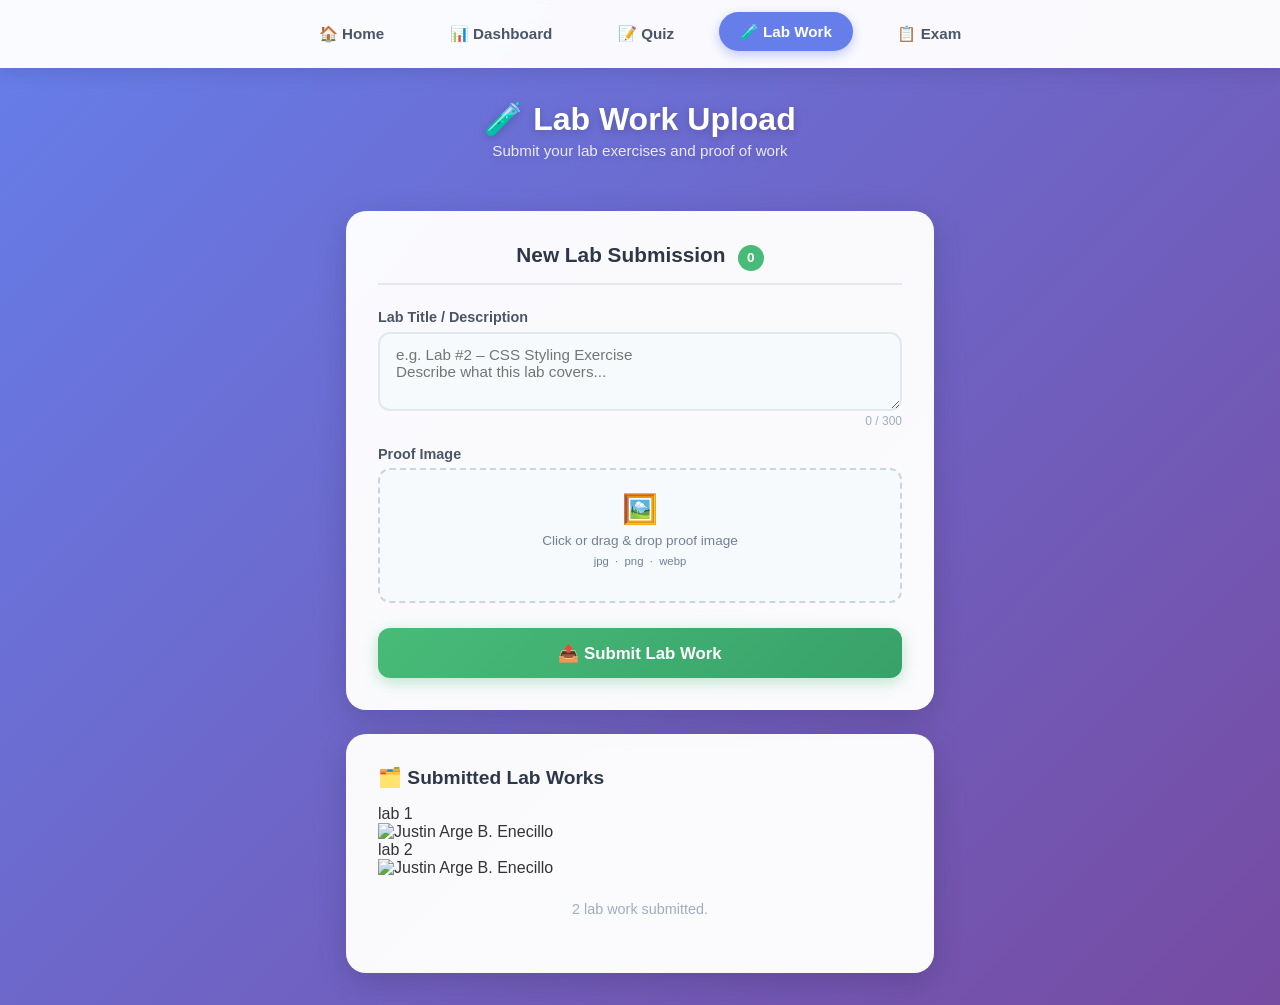
==== lab.html @ 31a08c63 "Add files via upload" ====
<!DOCTYPE html>
<html lang="en">
<head>
  <meta charset="UTF-8">
  <meta name="viewport" content="width=device-width, initial-scale=1.0">
  <title>Lab Work Upload - Portfolio</title>
  <link rel="stylesheet" href="style.css">
  <style>
    /* green accent for lab */
    .submit-btn.lab-btn {
      background: linear-gradient(135deg, #48bb78, #38a169);
      box-shadow: 0 4px 15px rgba(72,187,120,0.35);
    }
    .submit-btn.lab-btn:hover { box-shadow: 0 6px 20px rgba(72,187,120,0.5); }
    .counter-badge.lab  { background: #48bb78; }
    .sub-item.lab-item  { border-left-color: #48bb78; }
    .sub-badge.lab-badge{ background: #c6f6d5; color: #276749; }
  </style>
</head>
<body>

  <nav class="menu">
    <a href="index.html">🏠 Home</a>
    <a href="dashboard.html">📊 Dashboard</a>
    <a href="quiz.html">📝 Quiz</a>
    <a href="lab.html" class="active">🧪 Lab Work</a>
    <a href="exam.html">📋 Exam</a>
  </nav>

  <div class="page-title">
    <h1>🧪 Lab Work Upload</h1>
    <p>Submit your lab exercises and proof of work</p>
  </div>

  <div class="upload-wrapper">

    <div class="upload-card">
      <h2>New Lab Submission <span class="counter-badge lab" id="labCounter">0</span></h2>

      <div class="toast success" id="successToast"></div>
      <div class="toast error"   id="errorToast"></div>

      <div class="form-group">
        <label>Lab Title / Description</label>
        <textarea id="labTitle" rows="3" maxlength="300"
          placeholder="e.g. Lab #2 – CSS Styling Exercise&#10;Describe what this lab covers..."
          oninput="document.getElementById('charCount').textContent = this.value.length"></textarea>
        <div class="char-count"><span id="charCount">0</span> / 300</div>
      </div>

      <div class="form-group">
        <label>Proof Image </label>
        <div class="file-drop">
          <input type="file" id="labProof" accept="image/*"
                 onchange="previewProof('labProof','labProofImg','labProofWrap','labProofLabel')">
          <span class="drop-icon">🖼️</span>
          <span class="drop-label">Click or drag &amp; drop proof image<br>
            <small>jpg &nbsp;·&nbsp; png &nbsp;·&nbsp; webp</small>
          </span>
          <div class="file-chosen" id="labProofLabel"></div>
        </div>
        <div class="proof-preview" id="labProofWrap">
          <img id="labProofImg" src="" alt="Proof preview">
        </div>
      </div>

      <button class="submit-btn lab-btn" onclick="uploadLab()">📤 Submit Lab Work</button>
    </div>

    <div class="history-card">
      <h2>🗂️ Submitted Lab Works</h2>
      <div id="labHistory">
        <div class="pic-subtitle">lab 1</div>
          <img src="lab1.jpg" width="200" height="200" alt="Justin Arge B. Enecillo" id="lab1.jpg">
        </div>
        <div class="pic-subtitle">lab 2</div>
         <img src="lab1.jpg" width="200" height="200" alt="Justin Arge B. Enecillo" id="lab1.jpg">
        <div class="empty-note" id="emptyNote">2 lab work submitted.</div>
      </div>
    </div>

  </div>

  <script>
    // =============================================
    // LAB UPLOAD JAVASCRIPT
    // =============================================

    // Sample 4: Counter
    let labCount = parseInt(localStorage.getItem('portfolio_labCount') || '0');
    let submissions = JSON.parse(localStorage.getItem('portfolio_labItems') || '[]');
    document.getElementById('labCounter').textContent = labCount;
    renderHistory();

    // Sample 3: Change Text
    function showFileName(inputId, labelId) {
      let file = document.getElementById(inputId).files[0];
      if (file) {
        document.getElementById(labelId).textContent = '📎 ' + file.name;
        console.log('Sample 3: File selected —', file.name);
      }
    }

    function previewProof(inputId, imgId, wrapId, labelId) {
      let file = document.getElementById(inputId).files[0];
      if (!file) return;
      document.getElementById(labelId).textContent = '📎 ' + file.name;
      let reader = new FileReader();
      reader.onload = function (e) {
        document.getElementById(imgId).src = e.target.result;
        document.getElementById(wrapId).style.display = 'block';
      };
      reader.readAsDataURL(file);
    }

    // Sample 1 + 6: Alert + If Validation
    function uploadLab() {
      let title = document.getElementById('labTitle').value.trim();
      let file  = document.getElementById('labFile').files[0];
      let proof = document.getElementById('labProof').files[0];

      // Sample 6: If-else
      if (!title) { showToast('error', '❌ Please enter a lab title or description.'); return; }
      if (!file)  { showToast('error', '❌ Please upload the lab file.'); return; }
      if (!proof) { showToast('error', '❌ Proof image is required.'); return; }

      // Sample 4: increment
      labCount++;
      localStorage.setItem('portfolio_labCount', labCount);
      document.getElementById('labCounter').textContent = labCount;

      let shortTitle = title.length > 60 ? title.substring(0, 60) + '...' : title;
      let item = { title: shortTitle, file: file.name, date: new Date().toLocaleDateString() };
      submissions.push(item);
      localStorage.setItem('portfolio_labItems', JSON.stringify(submissions));

      showToast('success', '✅ Lab submitted! Total: ' + labCount);
      resetForm();
      renderHistory();
      console.log('Sample 1+4+6: Lab uploaded —', shortTitle);
    }

    // Sample 9: Loop
    function renderHistory() {
      let list = document.getElementById('labHistory');
      document.getElementById('emptyNote').style.display = submissions.length === 0 ? 'block' : 'none';
      document.querySelectorAll('.sub-item').forEach(function (el) { el.remove(); });

      for (let i = 0; i < submissions.length; i++) {
        let s = submissions[i];
        let item = document.createElement('div');
        item.className = 'sub-item lab-item';
        item.innerHTML =
          '<div>' +
            '<div class="sub-title">' + s.title + '</div>' +
            '<div class="sub-meta">📎 ' + s.file + ' &nbsp;·&nbsp; 🗓 ' + s.date + '</div>' +
          '</div>' +
          '<span class="sub-badge lab-badge">Submitted</span>';
        list.appendChild(item);
      }
    }

    function showToast(type, msg) {
      let el = document.getElementById(type === 'success' ? 'successToast' : 'errorToast');
      el.textContent = msg;
      el.style.display = 'block';
      setTimeout(function () { el.style.display = 'none'; }, 4000);
    }

    function resetForm() {
      document.getElementById('labTitle').value = '';
      document.getElementById('labFile').value  = '';
      document.getElementById('labProof').value = '';
      document.getElementById('labFileLabel').textContent  = '';
      document.getElementById('labProofLabel').textContent = '';
      document.getElementById('labProofWrap').style.display = 'none';
      document.getElementById('charCount').textContent = '0';
    }

    document.querySelectorAll('.file-drop').forEach(function (drop) {
      drop.addEventListener('dragover',  function (e) { e.preventDefault(); drop.classList.add('drag-over'); });
      drop.addEventListener('dragleave', function ()  { drop.classList.remove('drag-over'); });
      drop.addEventListener('drop',      function ()  { drop.classList.remove('drag-over'); });
    });

    console.log('🧪 Lab Upload Loaded!');
  </script>

</body>
</html>
---- style.css ----
/* ============================================================
   PORTFOLIO WEBSITE - style.css
   Justin Arge B. Enecillo | BSCS 1A
   ============================================================ */

* { margin:0; padding:0; box-sizing:border-box; }

body {
  font-family: Arial, Helvetica, sans-serif;
  background: linear-gradient(135deg, #667eea 0%, #764ba2 100%);
  color: #333;
  min-height: 100vh;
}

/* ── Navigation ── */
.menu {
  background: rgba(255,255,255,0.97);
  backdrop-filter: blur(10px);
  padding: 0.9rem 2rem;
  display: flex;
  justify-content: center;
  gap: 1.5rem;
  position: sticky;
  top: 0;
  z-index: 100;
  box-shadow: 0 2px 20px rgba(0,0,0,0.12);
}

.menu a {
  color: #4a5568;
  text-decoration: none;
  padding: 0.65rem 1.3rem;
  border-radius: 25px;
  font-weight: bold;
  font-size: 0.95rem;
  transition: all 0.3s;
}

.menu a:hover, .menu a.active {
  background: #667eea;
  color: white;
  transform: translateY(-2px);
  box-shadow: 0 4px 12px rgba(102,126,234,0.4);
}

/* ── HOME PAGE ── */
.home-wrapper {
  max-width: 750px;
  margin: 2rem auto;
  padding: 0 1rem;
}

/* Visit bar */
.visit-bar {
  display: flex;
  justify-content: space-between;
  align-items: center;
  background: rgba(255,255,255,0.9);
  border-radius: 12px;
  padding: 0.6rem 1.2rem;
  margin-bottom: 1.5rem;
  font-size: 0.9rem;
  color: #555;
  box-shadow: 0 2px 10px rgba(0,0,0,0.08);
}

.reset-btn {
  background: #667eea;
  color: white;
  border: none;
  padding: 0.4rem 1rem;
  border-radius: 20px;
  font-size: 0.82rem;
  font-weight: bold;
  cursor: pointer;
  transition: all 0.3s;
}
.reset-btn:hover { background: #5a67d8; transform: translateY(-1px); }

/* Profile card */
.main-card {
  background: white;
  border-radius: 20px;
  box-shadow: 0 8px 30px rgba(0,0,0,0.15);
  overflow: hidden;
  margin-bottom: 1.5rem;
}

.card-top {
  background: linear-gradient(135deg, #667eea, #764ba2);
  padding: 2.5rem 1rem;
  display: flex;
  flex-direction: column;
  align-items: center;
}

.circle-pic {
  width: 160px;
  height: 160px;
  border-radius: 50%;
  border: 5px solid white;
  overflow: hidden;
  box-shadow: 0 4px 20px rgba(0,0,0,0.25);
  margin-bottom: 1rem;
}

.circle-pic img {
  width: 100%;
  height: 100%;
  object-fit: cover;
  object-position: center top;
  display: block;
}

.card-top h2 {
  color: white;
  font-size: 1.5rem;
  margin-bottom: 0.4rem;
  text-align: center;
}

.card-top-tags {
  display: flex;
  gap: 0.5rem;
  flex-wrap: wrap;
  justify-content: center;
  margin-top: 0.3rem;
}

.tag {
  background: rgba(255,255,255,0.2);
  color: white;
  border: 1px solid rgba(255,255,255,0.4);
  border-radius: 20px;
  padding: 0.2rem 0.75rem;
  font-size: 0.78rem;
  font-weight: bold;
}

.card-body {
  padding: 1.5rem 2rem;
  border-bottom: 1px solid #eee;
}

.card-body p {
  font-size: 1rem;
  color: #444;
  margin-bottom: 0.5rem;
  line-height: 1.5;
}

.card-body span { color: #667eea; font-weight: bold; }

.edit-btn {
  margin-top: 0.8rem;
  background: linear-gradient(135deg, #667eea, #764ba2);
  color: white;
  border: none;
  padding: 0.55rem 1.3rem;
  border-radius: 20px;
  font-size: 0.88rem;
  font-weight: bold;
  cursor: pointer;
  transition: all 0.3s;
}
.edit-btn:hover { transform: translateY(-2px); box-shadow: 0 4px 12px rgba(102,126,234,0.4); }

/* About / VM sections */
.card-section {
  padding: 1.2rem 2rem;
  border-bottom: 1px solid #f0f0f0;
}
.card-section:last-child { border-bottom: none; }

.card-section .section-label {
  font-size: 0.7rem;
  text-transform: uppercase;
  letter-spacing: 0.1em;
  color: #667eea;
  font-weight: bold;
  margin-bottom: 0.4rem;
}

.card-section p {
  color: #555;
  font-size: 0.93rem;
  line-height: 1.7;
}

/* ── Skills ── */
.skills-section {
  background: rgba(255,255,255,0.95);
  border-radius: 20px;
  padding: 1.8rem 2rem;
  margin-bottom: 1.5rem;
  box-shadow: 0 4px 20px rgba(0,0,0,0.1);
}

.section-header {
  display: flex;
  align-items: center;
  justify-content: space-between;
  margin-bottom: 1.2rem;
}

.section-header h2 {
  font-size: 1.3rem;
  color: #2d3748;
}

.add-btn {
  background: #667eea;
  color: white;
  border: none;
  width: 32px;
  height: 32px;
  border-radius: 50%;
  font-size: 1rem;
  cursor: pointer;
  transition: all 0.3s;
  display: flex;
  align-items: center;
  justify-content: center;
}
.add-btn:hover { background: #5a67d8; transform: scale(1.1); }

.skills-list {
  list-style: none;
  display: grid;
  grid-template-columns: repeat(auto-fill, minmax(160px, 1fr));
  gap: 0.8rem;
}

.skills-list li {
  background: #f7fafc;
  padding: 0.9rem 1rem;
  border-radius: 12px;
  text-align: center;
  border-left: 4px solid #667eea;
  font-size: 0.92rem;
  color: #2d3748;
  cursor: pointer;
  transition: all 0.2s;
  font-weight: 500;
}

.skills-list li:hover { transform: translateY(-3px); box-shadow: 0 4px 12px rgba(0,0,0,0.08); }
.skills-list li.highlighted { background: #667eea; color: white; border-left-color: #5a67d8; }

/* ── Projects ── */
.projects-section {
  background: rgba(255,255,255,0.95);
  border-radius: 20px;
  padding: 1.8rem 2rem;
  margin-bottom: 1.5rem;
  box-shadow: 0 4px 20px rgba(0,0,0,0.1);
}

.projects-section h2 { font-size: 1.3rem; color: #2d3748; }

.project-card {
  background: #f7fafc;
  padding: 1.2rem 1.5rem;
  border-radius: 12px;
  border-left: 5px solid #48bb78;
  margin-bottom: 0.8rem;
  cursor: pointer;
  transition: all 0.25s;
}
.project-card:hover { transform: translateX(4px); box-shadow: 0 4px 12px rgba(0,0,0,0.08); }
.project-card h3 { font-size: 1rem; color: #2d3748; margin-bottom: 0.25rem; }
.project-card p  { font-size: 0.85rem; color: #718096; margin-bottom: 0.5rem; }

.project-status {
  display: inline-block;
  padding: 0.2rem 0.75rem;
  border-radius: 20px;
  font-size: 0.75rem;
  font-weight: bold;
  background: #c6f6d5;
  color: #276749;
}
.project-status.inactive { background: #fed7d7; color: #9b2c2c; }

/* ── DASHBOARD PAGE ── */
.dashboard {
  max-width: 800px;
  margin: 2.5rem auto;
  padding: 2.5rem;
  background: rgba(255,255,255,0.97);
  border-radius: 20px;
  box-shadow: 0 8px 30px rgba(0,0,0,0.15);
  text-align: center;
}

.dashboard h1 { font-size: 2rem; color: #2d3748; margin-bottom: 1.5rem; }

#searchInput {
  width: 100%;
  padding: 0.85rem 1.2rem;
  border: 2px solid #e2e8f0;
  border-radius: 30px;
  font-size: 1rem;
  margin-bottom: 1.5rem;
  transition: border-color 0.3s;
  outline: none;
}
#searchInput:focus { border-color: #667eea; box-shadow: 0 0 0 3px rgba(102,126,234,0.15); }

.stats {
  display: flex;
  justify-content: center;
  gap: 1.5rem;
  margin: 1.5rem 0;
  flex-wrap: wrap;
}

.stat {
  background: linear-gradient(135deg, #667eea, #764ba2);
  color: white;
  padding: 2rem 1.8rem;
  border-radius: 18px;
  min-width: 140px;
  box-shadow: 0 4px 15px rgba(102,126,234,0.35);
  transition: transform 0.25s;
}
.stat:hover { transform: translateY(-4px); }
.stat h2 { font-size: 2.8rem; margin-bottom: 0.3rem; }
.stat p  { font-size: 0.85rem; opacity: 0.9; text-transform: uppercase; letter-spacing: 0.05em; }

.summary {
  background: #f7fafc;
  padding: 1.5rem;
  border-radius: 15px;
  margin-top: 1.5rem;
  text-align: left;
}
.summary p { font-size: 1.05rem; margin-bottom: 0.5rem; color: #4a5568; }
.summary span { color: #667eea; font-weight: bold; }

.calc-btn {
  margin-top: 1.5rem;
  background: linear-gradient(135deg, #667eea, #764ba2);
  color: white;
  border: none;
  padding: 0.8rem 2rem;
  border-radius: 25px;
  font-size: 1rem;
  font-weight: bold;
  cursor: pointer;
  transition: all 0.3s;
  box-shadow: 0 4px 15px rgba(102,126,234,0.35);
}
.calc-btn:hover { transform: translateY(-2px); box-shadow: 0 6px 20px rgba(102,126,234,0.5); }

/* ── UPLOAD PAGES ── */
.upload-wrapper {
  max-width: 620px;
  margin: 2rem auto;
  padding: 0 1rem;
}

.page-title {
  text-align: center;
  color: white;
  padding: 2rem 1rem 1.2rem;
  text-shadow: 0 2px 8px rgba(0,0,0,0.2);
}
.page-title h1 { font-size: 2rem; margin-bottom: 0.3rem; }
.page-title p  { font-size: 0.95rem; opacity: 0.85; }

.upload-card {
  background: rgba(255,255,255,0.97);
  border-radius: 20px;
  padding: 2rem;
  margin-bottom: 1.5rem;
  box-shadow: 0 8px 30px rgba(0,0,0,0.15);
}

.upload-card h2 {
  font-size: 1.3rem;
  color: #2d3748;
  margin-bottom: 1.5rem;
  text-align: center;
  padding-bottom: 0.8rem;
  border-bottom: 2px solid #e2e8f0;
}

.counter-badge {
  display: inline-block;
  background: #667eea;
  color: white;
  border-radius: 50%;
  width: 26px;
  height: 26px;
  line-height: 26px;
  text-align: center;
  font-size: 0.85rem;
  font-weight: bold;
  margin-left: 0.4rem;
}

.form-group {
  display: flex;
  flex-direction: column;
  margin-bottom: 1.1rem;
}

.form-group label {
  font-weight: bold;
  color: #4a5568;
  margin-bottom: 0.4rem;
  font-size: 0.9rem;
}

.required-badge {
  font-size: 0.7rem;
  background: #fed7d7;
  color: #c53030;
  padding: 0.1rem 0.45rem;
  border-radius: 10px;
  margin-left: 0.3rem;
  font-weight: bold;
}

.form-group input[type="text"],
.form-group input[type="number"],
.form-group textarea {
  padding: 0.75rem 1rem;
  border: 2px solid #e2e8f0;
  border-radius: 12px;
  font-size: 0.95rem;
  font-family: inherit;
  transition: all 0.3s;
  background: #f7fafc;
  color: #2d3748;
}

.form-group input:focus,
.form-group textarea:focus {
  outline: none;
  border-color: #667eea;
  box-shadow: 0 0 0 3px rgba(102,126,234,0.12);
  background: white;
}

/* File drop zone */
.file-drop {
  position: relative;
  border: 2px dashed #cbd5e0;
  border-radius: 12px;
  padding: 1.4rem 1rem;
  text-align: center;
  background: #f7fafc;
  cursor: pointer;
  transition: all 0.3s;
}

.file-drop:hover, .file-drop.drag-over {
  border-color: #667eea;
  background: #ebf4ff;
}

.file-drop input[type="file"] {
  position: absolute;
  inset: 0;
  opacity: 0;
  cursor: pointer;
  width: 100%;
  height: 100%;
}

.drop-icon  { font-size: 1.8rem; display: block; margin-bottom: 0.3rem; }
.drop-label { color: #718096; font-size: 0.85rem; line-height: 1.5; }
.file-chosen{ color: #667eea; font-weight: bold; font-size: 0.85rem; margin-top: 0.4rem; word-break: break-all; }

.proof-preview {
  display: none;
  margin-top: 0.7rem;
  border-radius: 10px;
  overflow: hidden;
  border: 2px solid #e2e8f0;
}
.proof-preview img { width: 100%; max-height: 180px; object-fit: cover; display: block; }

/* Exam type selector */
.type-row { display: grid; grid-template-columns: repeat(3,1fr); gap: 0.6rem; margin-bottom: 0; }
.type-btn {
  padding: 0.55rem;
  border: 2px solid #e2e8f0;
  border-radius: 10px;
  background: #f7fafc;
  cursor: pointer;
  text-align: center;
  font-size: 0.82rem;
  font-weight: bold;
  color: #718096;
  transition: all 0.2s;
}
.type-btn.selected, .type-btn:hover { border-color: #667eea; background: #ebf4ff; color: #667eea; }

/* Grade badge */
.score-grid { display: grid; grid-template-columns: 1fr auto; gap: 1rem; align-items: end; }
.grade-box {
  width: 78px; height: 78px;
  border-radius: 12px;
  background: linear-gradient(135deg, #667eea, #764ba2);
  display: flex; flex-direction: column;
  align-items: center; justify-content: center;
  flex-shrink: 0; transition: background 0.4s;
}
.grade-box .grade-letter { font-size: 2rem; font-weight: 900; color: white; line-height: 1; }
.grade-box .grade-word   { font-size: 0.6rem; color: rgba(255,255,255,0.75); text-transform: uppercase; letter-spacing: 0.06em; }

/* Submit button */
.submit-btn {
  width: 100%;
  padding: 0.9rem;
  background: linear-gradient(135deg, #667eea, #764ba2);
  color: white;
  border: none;
  border-radius: 12px;
  font-size: 1.05rem;
  font-weight: bold;
  cursor: pointer;
  transition: all 0.3s;
  margin-top: 0.5rem;
  box-shadow: 0 4px 15px rgba(102,126,234,0.35);
}
.submit-btn:hover { transform: translateY(-2px); box-shadow: 0 6px 20px rgba(102,126,234,0.5); }
.submit-btn:active { transform: translateY(0); }

/* Toast messages */
.toast {
  display: none;
  padding: 0.85rem 1rem;
  border-radius: 10px;
  font-weight: bold;
  font-size: 0.9rem;
  margin-bottom: 1rem;
  text-align: center;
}
.toast.success { background: #c6f6d5; color: #276749; border: 1px solid #9ae6b4; }
.toast.error   { background: #fed7d7; color: #9b2c2c; border: 1px solid #fc8181; }

/* Submission history list */
.history-card {
  background: rgba(255,255,255,0.97);
  border-radius: 20px;
  padding: 2rem;
  box-shadow: 0 8px 30px rgba(0,0,0,0.15);
}
.history-card h2 { font-size: 1.2rem; color: #2d3748; margin-bottom: 1rem; }

.sub-item {
  display: flex;
  align-items: center;
  justify-content: space-between;
  padding: 0.75rem 1rem;
  background: #f7fafc;
  border-radius: 10px;
  border-left: 4px solid #667eea;
  margin-bottom: 0.6rem;
  font-size: 0.88rem;
}
.sub-item .sub-title { font-weight: bold; color: #2d3748; }
.sub-item .sub-meta  { color: #718096; font-size: 0.78rem; margin-top: 0.1rem; }
.sub-badge {
  font-size: 0.72rem; font-weight: bold; text-transform: uppercase;
  padding: 0.2rem 0.65rem; border-radius: 20px; flex-shrink: 0;
  background: #e9d8fd; color: #553c9a;
}
.empty-note { text-align: center; color: #a0aec0; padding: 1.5rem; font-size: 0.9rem; }

/* char count */
.char-count { text-align: right; font-size: 0.75rem; color: #a0aec0; margin-top: 0.2rem; }

/* ── Responsive ── */
@media (max-width: 600px) {
  .menu { flex-wrap: wrap; gap: 0.5rem; padding: 0.7rem 1rem; }
  .menu a { padding: 0.5rem 0.9rem; font-size: 0.82rem; }
  .stats { flex-direction: column; align-items: center; }
  .skills-list { grid-template-columns: 1fr 1fr; }
  .card-body, .card-section { padding: 1rem 1.2rem; }
  .type-row { grid-template-columns: 1fr; }
  .score-grid { grid-template-columns: 1fr; }
}
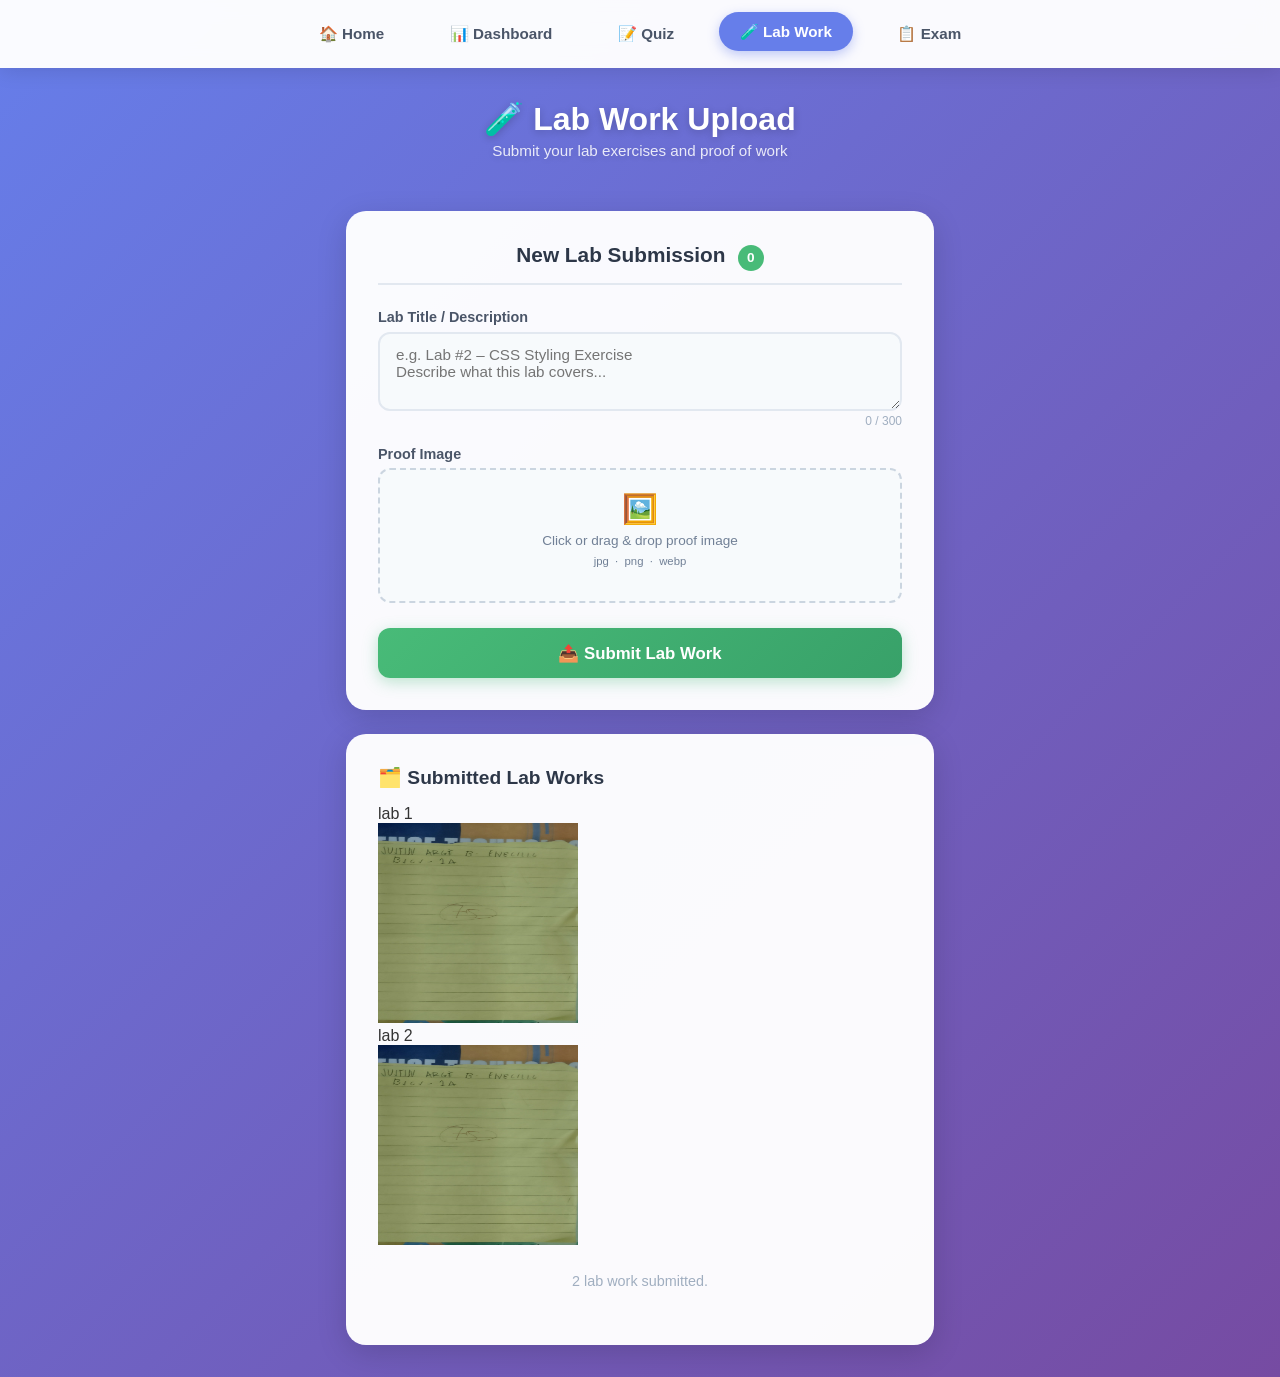
==== commit be799ef4: "Update lab counter display to show '2'" ====
--- a/lab.html
+++ b/lab.html
@@ -35,7 +35,7 @@
   <div class="upload-wrapper">
 
     <div class="upload-card">
-      <h2>New Lab Submission <span class="counter-badge lab" id="labCounter">0</span></h2>
+      <h2>New Lab Submission <span class="counter-badge lab" id="labCounter">2</span></h2>
 
       <div class="toast success" id="successToast"></div>
       <div class="toast error"   id="errorToast"></div>
